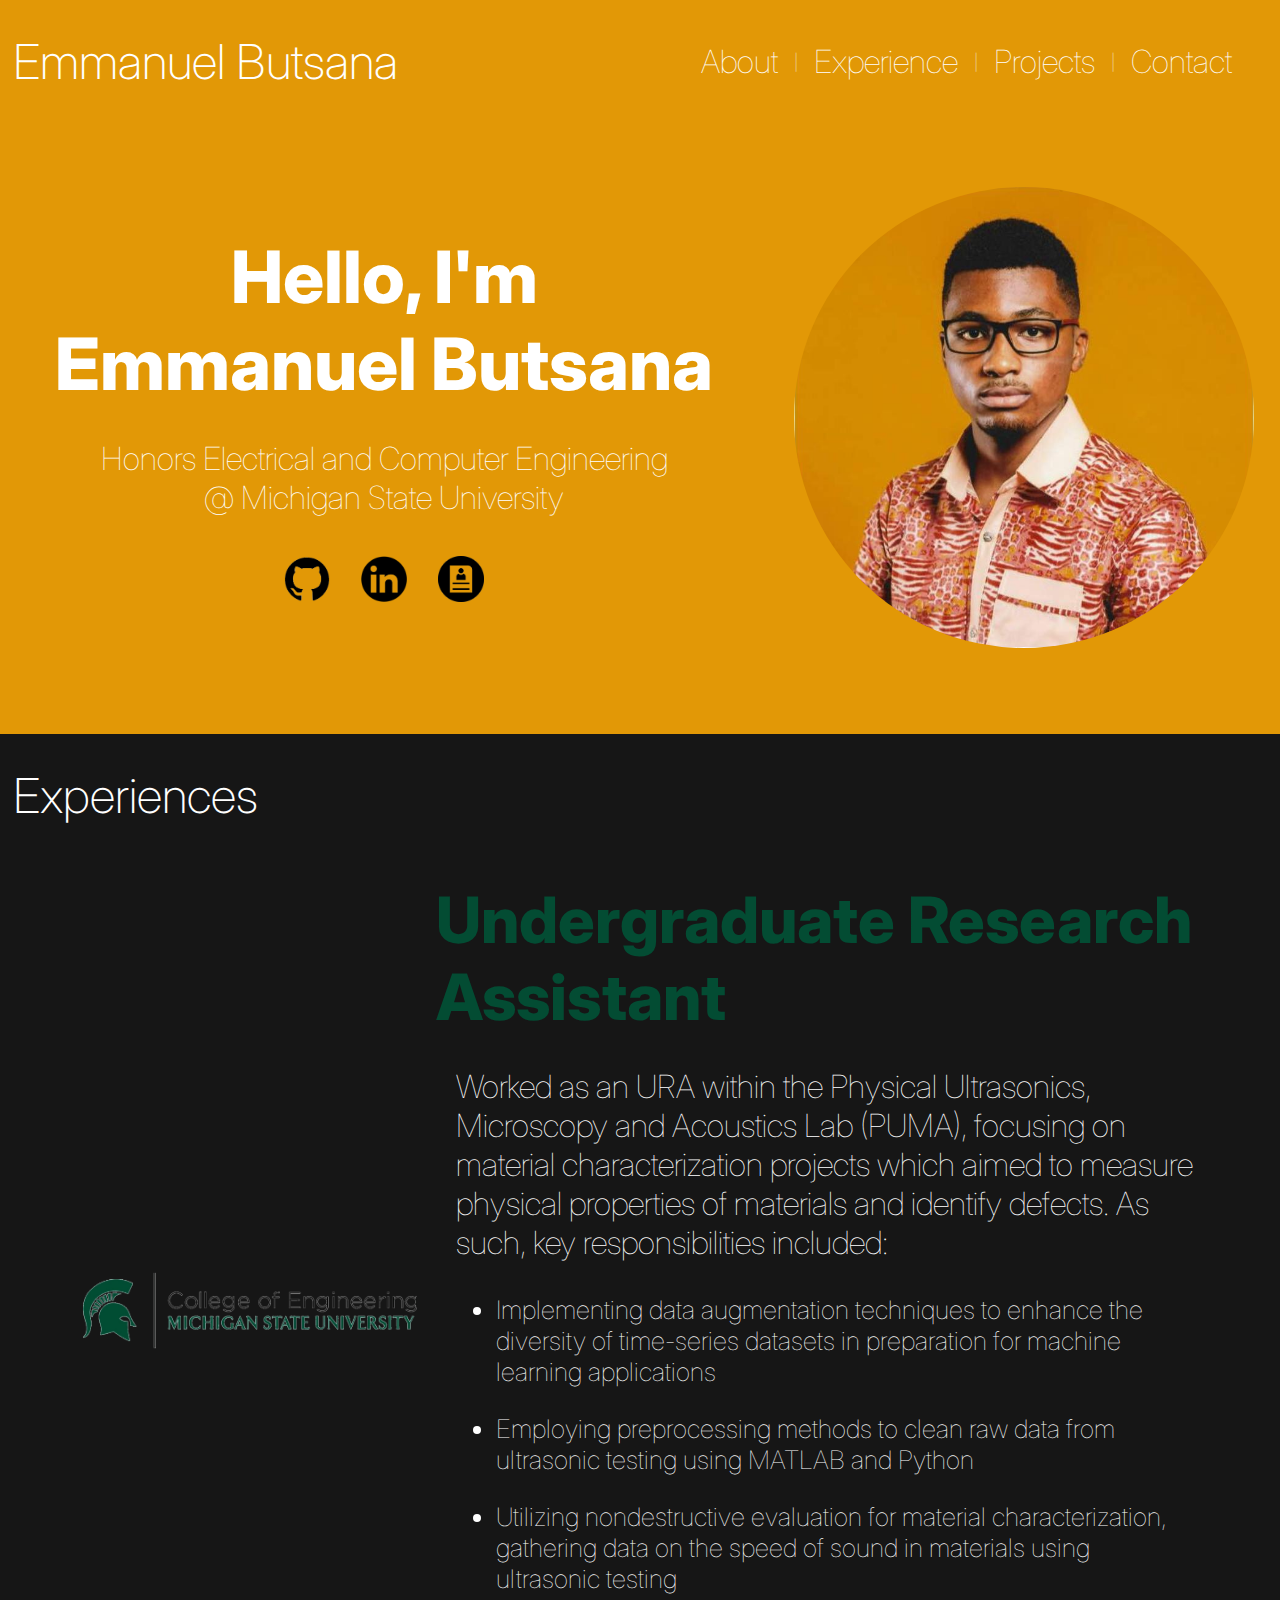
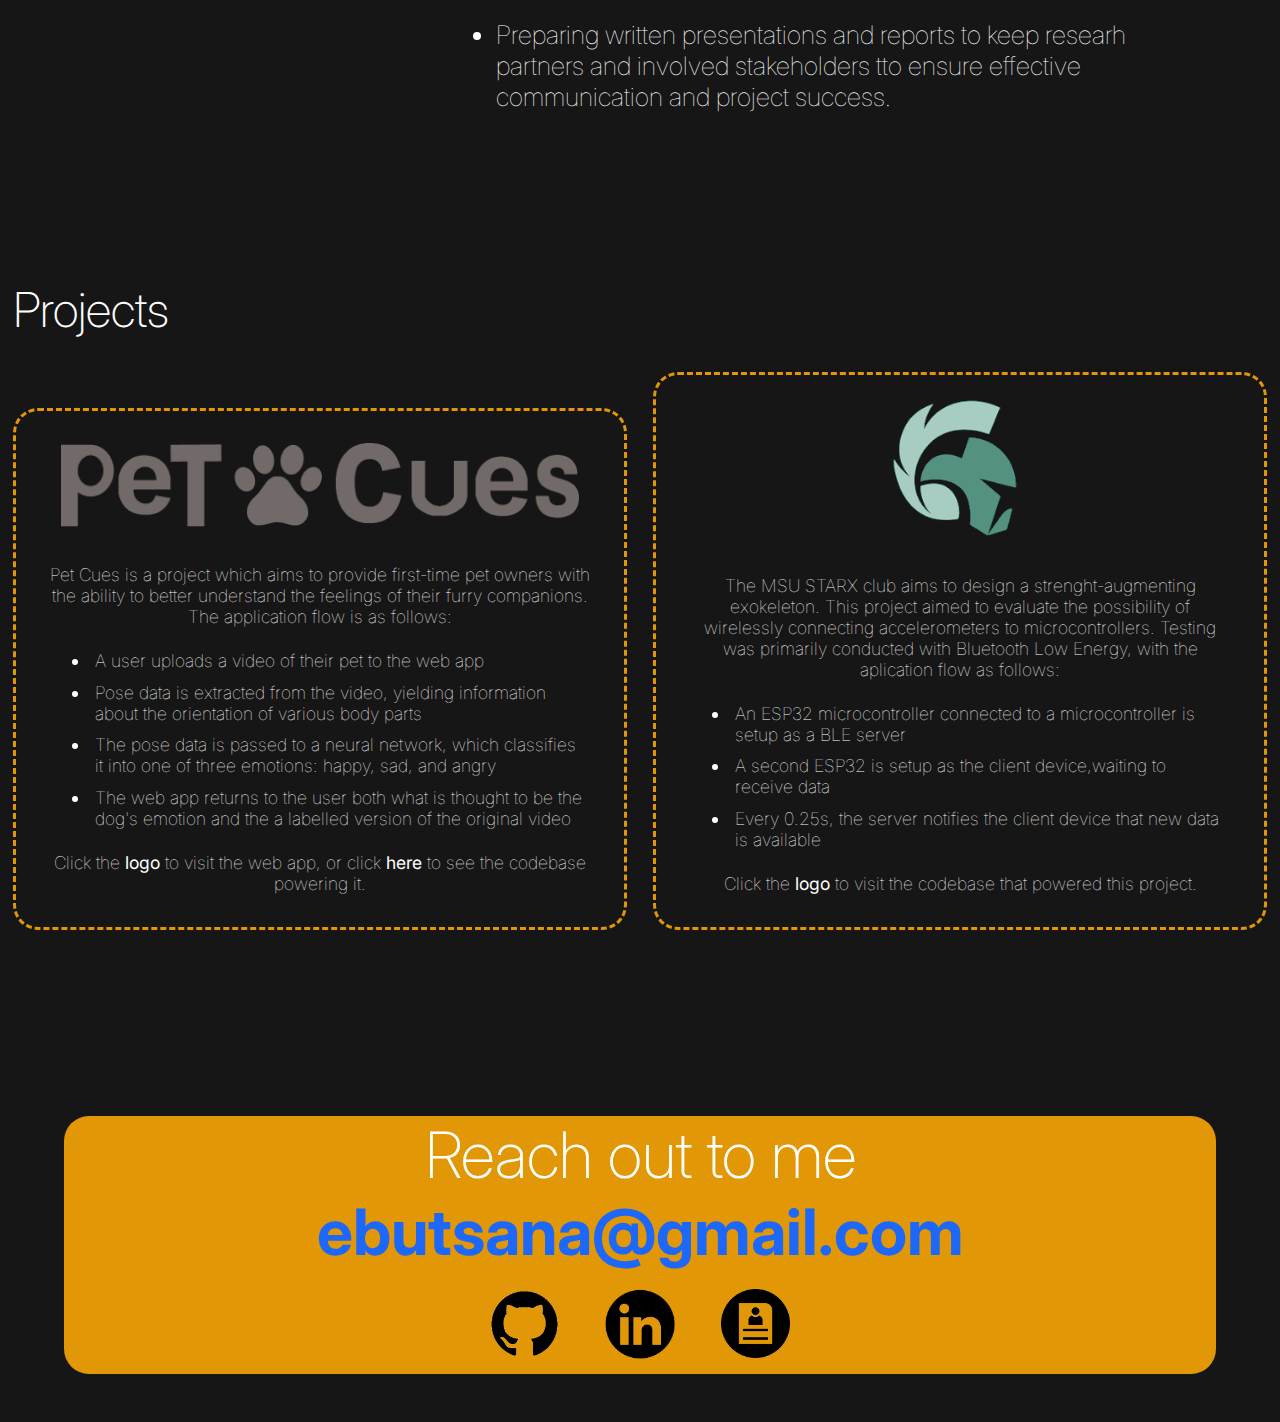
==== personalWebsite/index.html @ 6c3d78b4 "Pushed initial site" ====
<!DOCTYPE html>
<html>
<head>
  <meta charset="UTF-8">
  <meta name="viewport" content="width=device-width, initial-scale=1">
  <link href="./resources/css/index.css" type="text/css" rel="stylesheet">
  <title>Emmanuel Butsana</title>
</head>
<body>
     <div class='navbar'>
          <h1 class='title'>Emmanuel Butsana </h1>
	  <div class='menuOptions'>
             <a href='#About'>About</a>
             <p class='menuSpace'> | </p>
	     <a href='#Experience'>Experience</a>
             <p class='menuSpace'> | </p>
	     <a href='#Projects'>Projects</a>
             <p class='menuSpace'> | </p>
             <a href='#Contact'>Contact</a>  
          </div>
     </div>
    
    <!--First section ("About")-->
    <div class='firstSection' id='About'>
	<div class='leftSideSection1'>
            <p class='lsSection1T1'> Hello, I'm </p>
            <p class='lsSection1T1'> Emmanuel Butsana </p>
            <div class='Spacer1'></div>
	    <p class='lsSection1T2'> Honors Electrical and Computer Engineering </p>
            <p class='lsSection1T2'> @ Michigan State University </p>
            <div class='lsSection1LH'>
                <div class='githubLogo'>
		    <a href="https://github.com/Erzatskaiser">
                        <img src="./resources/images/github.png" alt="Github">
                    </a>
                </div>

		<div class='linkedinLogo'>
                    <a href="https://www.linkedin.com/in/emmanuel-ze-butsana/">
		        <img src="./resources/images/linkedin.png" alt="LinkedIn">
                    </a>
		</div>
                
                <div class='resumeLogo'>
		    <a href="https://drive.google.com/file/d/1dKS08VZEGATgCv5RkNKvtfAXQfrnpx1d/view?usp=sharing">
                        <img src="./resources/images/resume2.png" alt="Resume">
                    </a>
                </div>
            </div>
	</div>
	<div class='rightSideSection1'>
	    <div class='rsSection1I1'>
	        <img src="./resources/images/profile.jpg" alt="Image of Me">
	    </div>
        </div>
    </div>
    <div class="Spacer2">&nbsp;&nbsp;</div>

    <!--Second section ("Experience")-->
    <div class='secondSection' id='Experience'>
        <h1 class='title'>Experiences</h1>
        <div class='allEHolder'>
            <div class='experienceHolder'>
               <div class='MSUCoElogo'>
                   <img src="./resources/images/CoE.png" alt="CoE">
               </div>
               <div class='experienceText'>
	           <p class='experience1Title'>Undergraduate Research Assistant</p>
                   <div class='experience1Body'>
                   Worked as an URA within the Physical Ultrasonics, Microscopy and Acoustics Lab (PUMA), focusing on material characterization  projects
                   which aimed to measure physical properties of materials and identify defects. As such, key responsibilities included:
                   <ul class='experience1Dets'>
                       <li>Implementing data augmentation techniques to enhance the diversity of time-series datasets in preparation for machine learning applications</li>
                       <li>Employing preprocessing methods to clean raw data from ultrasonic testing using MATLAB and Python</li>
                       <li>Utilizing nondestructive evaluation for material characterization, gathering data on the speed of sound in materials using ultrasonic testing</li>
                       <li>Preparing written presentations and reports to keep researh partners and involved stakeholders tto ensure effective communication and project success.</li>
                   </ul> 
                   </div>
                </div>
            </div>
        </div>
    </div>
    

    <!--Third section("Projects")-->
    <div class="thirdSection" id="Projects">
        <h1 class='title'>Projects</h1>
        <div class='projectRow'>
            <!--Start here: Row for 4 projects -->
            <div class='projectHolder'>
                <div class='petqsLogo'>
                    <a href="https://pet-qs-mu.vercel.app/">
                        <img src="./resources/images/petqs.png" alt="PetQs">
                    </a>
                </div>
                <div class='petqsDescr'>
                Pet Cues is a project which aims to provide first-time pet owners with the ability to better understand the feelings of their furry
                companions. The application flow is as follows:
                <ul class='petqsDets'>
                    <li>A user uploads a video of their pet to the web app</li>
                    <li>Pose data is extracted from the video, yielding information about the orientation of various body parts</li>
                    <li>The pose data is passed to a neural network, which classifies it into one of three emotions: happy, sad, and angry</li>
                    <li>The web app returns to the user both what is thought to be the dog's emotion and the a labelled version of the original video</li>
                </ul>
                Click the <b>logo</b> to visit the web app, or click
                <b><a class="petqsLink" href="https://github.com/MSU-AI/pet-qs/tree/main">here</a></b>
                to see the codebase powering it.
                </div>
            </div>
            
            <div class='projectHolder'>
                <div class='starxLogo'>
                    <a href="https://github.com/babamaui/esp32-starx">
                        <img src="./resources/images/StarX.png" alt="StarX">
                    </a>
                </div>
                <div class='petqsDescr'>
                The MSU STARX club aims to design a strenght-augmenting exokeleton. This project aimed to evaluate the
                possibility of wirelessly connecting accelerometers to microcontrollers. Testing was primarily
                conducted with Bluetooth Low Energy, with the aplication flow as follows:
                <ul class='petqsDets'>
                    <li>An ESP32 microcontroller connected to a microcontroller is setup as a BLE server</li>
                    <li>A second ESP32 is setup as the client device,waiting to receive data</l>
                    <li>Every 0.25s, the server notifies the client device that new data is available</l>
                </ul>
                Click the <b>logo</b> to visit the codebase that powered this project.
                </div>
            </div>
        </div>
    </div>

    <!--Last section("Contact")-->
    <div class="fourthSection" id="Contact">
        <div class='emailReach'>
        Reach out to me
            <div class='emailAddress'>
                <a href="mailto:ebutsana@gmail.com">
                    ebutsana@gmail.com
                </a>
            </div>
            <div class='footerIcons'>
                    <div class='githubLogo'>
                        <a href="https://github.com/Erzatskaiser">
                            <img src="./resources/images/github.png" alt="Github">
                        </a>
                    </div>

                    <div class='linkedinLogo'>
                        <a href="https://www.linkedin.com/in/emmanuel-ze-butsana/">
                            <img src="./resources/images/linkedin.png" alt="LinkedIn">
                        </a>
                    </div>

                    <div class='resumeLogo'>
                        <a href="https://drive.google.com/file/d/1dKS08VZEGATgCv5RkNKvtfAXQfrnpx1d/view?usp=sharing">
                            <img src="./resources/images/resume2.png" alt="Resume">
                        </a>
                    </div>
            </div>
        </div>
    </div>
  </div>
</body>
</html>
---- personalWebsite/resources/css/index.css ----
@import url('https://fonts.googleapis.com/css2?family=Inter:wght@100..900&display=swap');

body {
    display: flex;
    flex-direction: column;
    aligh-items: center;
    width: 100vw;
    margin: 0;
    font-size: 100%;
    background-color: #e29806;
}

img {
    width: 100%;
    height: auto;
}

.menuOptions {
    display: flex;
    align-items: center;
    padding-right: 3em;
    float: right;
}

.menuSpace {
    font-family: "Inter", sans-serif;
    font-weight: 100;
    font-size: 100%;
    color: white;
    padding: 1em;
}

.menuOptions a {
    font-family: "Inter", sans-serif;
    font-weight: 100;
    font-size: 200%;
    text-decoration: none;
    color: white;
}

.menuOptions a:hover {
    font-family: "Inter", sans-serif;
    font-weight: 600;
    font-size: 200%; 
    text-decoration: none;
    color: #1d67f9;

}

.Spacer1 {
    padding: 1em;
}

.Spacer2 {
    margin-top: 5%;
    height: 50%;
}

.Spacer3 {
    margin-top: 5%;
    height: 50%;
    background-color: #161616;
}

.githubLogo {
    width: auto;
}

.MSUCoElogo {
    width: 30%;
    padding-left: 1.2em;
    padding-right: 1.2em;
}

.MSUCoElogo img {
    width: 100%;
    height: auto;
}

.githubLogo img {
    width: 60%;
    height: auto;
    margin: auto;
}

@keyframes shaking {
    from {
        transform: rotate(0turn);
    }

    to {
        transform: rotate(1turn);
    }
}

.githubLogo img:hover {
    width: 60%;
    height: auto;
    margin: auto;
    animation: shaking 120ms 1 linear;
}

.linkedinLogo {
    width: auto;
}

.linkedinLogo img {
    width: 60%;
    height: auto;
    margin: auto;
}

.linkedinLogo img:hover{
    width: 60%;
    height: auto;
    margin: auto;
    animation: shaking 120ms 1 linear;
}

.resumeLogo {
    width: auto;
}

.resumeLogo img {
    width: 60%;
    height: auto;
    margin: auto;
}

.resumeLogo img:hover{
    width: 60%;
    height: auto;
    margin: auto;
    animation: shaking 120ms 1 linear;
}

.rsSection1I1 img {
    width: 90%;
    max-width: 90%;
    border-radius: 50%;
}

.rsSection1I1 img:hover{
    box-shadow: 0 0 5px 10px #f0a105;
}

.navbar {
    display: flex;
    justify-content: space-between;
    align-items: center;
    width: 100%;
    margin-bottom: 5%;
    background-color: #e29806;
}

.firstSection{
    display: flex;
    flex-direction: row; /*For mobile, change this to column and mess with spacing */
    background-color: #e29806;
    margin: auto;
    width: 100%;
}

.secondSection{
    display: flex;
    flex-direction: column;
    background-color: #161616;
    margin: auto;
    padding-bottom: 5em;
    width: 100%;
}

.thirdSection{
    display: flex;
    flex-direction: column;
    background-color: #161616;
    padding-bottom: 3em;
}

.fourthSection{
    display:flex;
    align-items:center;
    flex-direction: column;
    background-color: #161616;
    padding-top: 6em;
    padding-bottom:3em;
    text-align: center;
}

.allEHolder {
    display: flex;
    flex-direction: column;
    align-items: center;
}

.experienceHolder{
    display: flex;
    border-radius: 25px;
    flex-direction: row;
    align-items: center;
    color: white;
    width: 90%;
    padding: 1.5em;
}

.experienceHolder:hover{
     color: #0a0a0a;
     border-style: solid;
     box-shadow: 0 0 5px 10px #0a0a0a;
}

.experience1Title{
    font-family: "Inter", sans-serif;
    padding-bottom: 0.5em;
    font-weight: 800;
    font-size: 400%;
    color: #034c33;
    margin: auto;
}

.experience1Body{
    font-family: "Inter", sans-serif;
    font-weight: 100;
    font-size: 200%;
    color: white;
    width: 95%;
    margin: auto;
}

.experienceText{
    display: flex;
    width:70%;
    flex-direction: column;
    align-items: end;
}

.experience1Dets li{
    margin-bottom: 1em;
    font-size: 80%;
}

.projectRow{
    display: flex;
    flex-direction: row;
    align-items: center;
    margin: auto;
}

.projectHolder{
    display: flex;
    flex-direction: column;
    font-family: "Inter", sans-serif;
    color: #e29806;
    align-items: center;
    text-align: center;
    max-width: 45%;
    padding: 1em;
    margin: auto;
    border-radius: 25px;
    margin-bottom: 1em;
    border-style: dashed;
}

.petqsLink{
    color: white;
    text-decoration: none;
}

.petqsDets li{
    padding: 0.3em;
}

.petqsDets{
    display: flex;
    flex-direction: column;
    text-align: start;
}

.petqsDescr{
    font: "Inter", sans-serif;
    font-weight: 100;
    font-size: 110%;
    color: white;
    margin-top: 1em;
    margin-bottom: 1em;
    margin-left: 1em;
    margin-right: 1em;
}

.projectHolder:hover{
    color: #1d67f9;
    box-shadow: 0 0 5px 10px #1d67f9;
}

.petqsLogo{
    padding: 1em;
    width: 90%;
    height: auto;
    margin: auto;
}

.starxLogo{
    width: 30%;
    height: auto;
}

.lsSection1LH{
    display: flex;
    flex-direction: row;
    margin-top: 5%;
    width: 30%;
    justify-content: center;
    align-items: center;
    padding: 0%;
}

.footerIcons{    
    display: flex;
    flex-direction: row;
    margin-top: 0.3em;
    width: 30%;
    justify-content: center;
    align-items: center;
    padding: 0%;
}

.leftSideSection1{
    display: flex;
    flex-direction: column;
    font-family: "Inter", sans-serif;
    color: white;
    width: 60%;
    align-items: center;
    text-align: center;
    margin: auto;
}

.lsSection1T1{
   font-size: 4.5em;
   font-weight: 800;
   margin: auto;
}

.lsSection1T2{
    font-size: 2em;
    font-weight: 100;
    margin: auto;
}

.rightSideSection1{
    width: 40%;
    margin: auto;
    text-align: center;    
}

.emailReach{
    display: flex;
    flex-direction:  column;
    font-family: "Inter", sans-serif;
    font-weight: 200;
    font-size: 400%;
    color: white;
    background-color: #e29806;
    border-radius: 25px;
    margin-top: 0.4em;
    width: 90%;
    align-items: center;
    justify-content: center;
}

.emailAddress{
    color: #1d67f9;
    font-weight: 700;
}

.emailAddress a{
    color: #1d67f9;
    text-decoration: none;
}

.title {
    font-family: "Inter", sans-serif;
    font-weight: 200;
    font-size: 3em;
    color:white;
    margin-left: 1%;
}
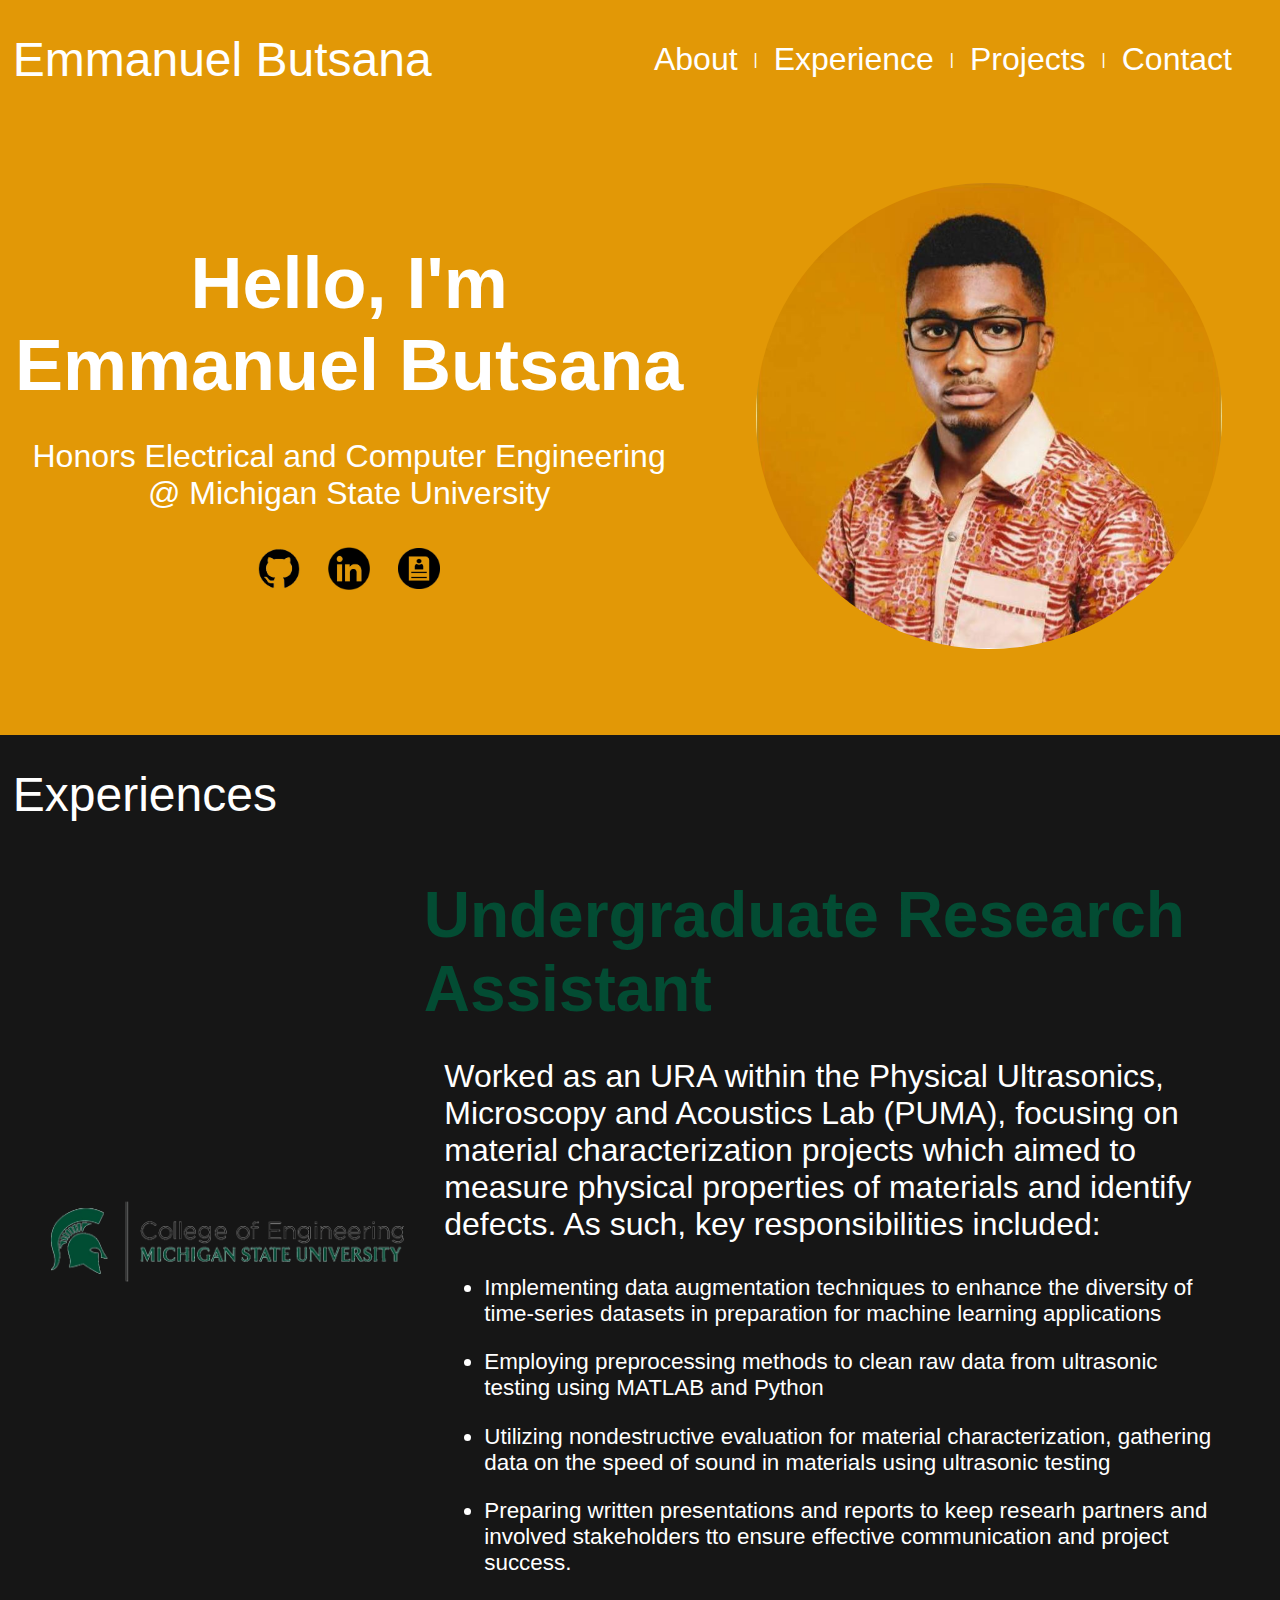
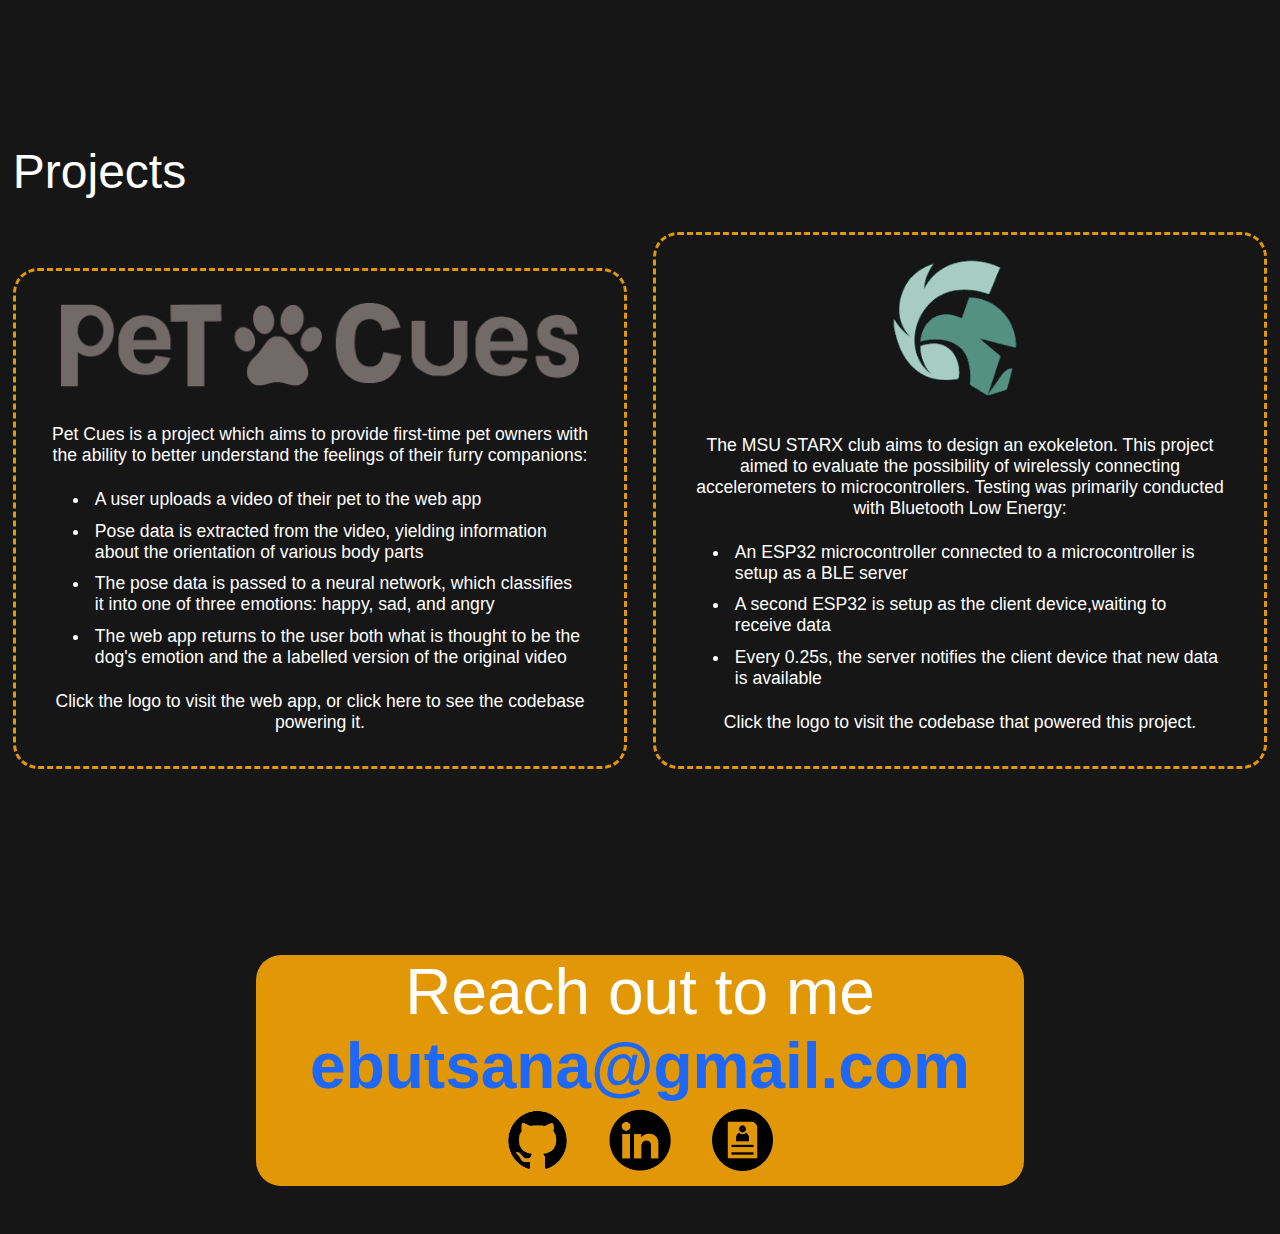
==== commit 1f5162ef: "Fixed UI for mobile" ====
--- a/personalWebsite/index.html
+++ b/personalWebsite/index.html
@@ -4,6 +4,7 @@
   <meta charset="UTF-8">
   <meta name="viewport" content="width=device-width, initial-scale=1">
   <link href="./resources/css/index.css" type="text/css" rel="stylesheet">
+  <link rel="icon" type="image/x-icon" href="./resources/images/favicon.png">
   <title>Emmanuel Butsana</title>
 </head>
 <body>
@@ -27,6 +28,7 @@
             <p class='lsSection1T1'> Emmanuel Butsana </p>
             <div class='Spacer1'></div>
 	    <p class='lsSection1T2'> Honors Electrical and Computer Engineering </p>
+
             <p class='lsSection1T2'> @ Michigan State University </p>
             <div class='lsSection1LH'>
                 <div class='githubLogo'>
@@ -95,7 +97,7 @@
                 </div>
                 <div class='petqsDescr'>
                 Pet Cues is a project which aims to provide first-time pet owners with the ability to better understand the feelings of their furry
-                companions. The application flow is as follows:
+                companions:
                 <ul class='petqsDets'>
                     <li>A user uploads a video of their pet to the web app</li>
                     <li>Pose data is extracted from the video, yielding information about the orientation of various body parts</li>
@@ -115,9 +117,9 @@
                     </a>
                 </div>
                 <div class='petqsDescr'>
-                The MSU STARX club aims to design a strenght-augmenting exokeleton. This project aimed to evaluate the
+                The MSU STARX club aims to design an exokeleton. This project aimed to evaluate the
                 possibility of wirelessly connecting accelerometers to microcontrollers. Testing was primarily
-                conducted with Bluetooth Low Energy, with the aplication flow as follows:
+                conducted with Bluetooth Low Energy:
                 <ul class='petqsDets'>
                     <li>An ESP32 microcontroller connected to a microcontroller is setup as a BLE server</li>
                     <li>A second ESP32 is setup as the client device,waiting to receive data</l>
--- a/personalWebsite/resources/css/index.css
+++ b/personalWebsite/resources/css/index.css
@@ -1,387 +1,784 @@
-@import url('https://fonts.googleapis.com/css2?family=Inter:wght@100..900&display=swap');
-
-body {
-    display: flex;
-    flex-direction: column;
-    aligh-items: center;
-    width: 100vw;
-    margin: 0;
-    font-size: 100%;
-    background-color: #e29806;
+/*Mobile view*/
+@media screen and (max-width: 900px){
+    @import url('https://fonts.googleapis.com/css2?family=Inter:wght@100..900&display=swap');
+
+    body {
+        display: flex;
+        flex-direction: column;
+        aligh-items: center;
+        width: 100vw;
+        margin: 0;
+        font-size: 100%;
+        background-color: #e29806;
+    }
+
+    img {
+        width: 100%;
+        height: auto;
+    }
+
+    .menuOptions {
+        display: none;
+    }
+
+    .menuSpace {
+        font-family: "Inter", sans-serif;
+        font-weight: 100;
+        font-size: 100%;
+        color: white;
+        padding: 1em;
+    }
+
+    .menuOptions a {
+        font-family: "Inter", sans-serif;
+        font-weight: 100;
+        font-size: 200%;
+        text-decoration: none;
+        color: white;
+    }
+
+    .menuOptions a:hover {
+        font-family: "Inter", sans-serif;
+        font-weight: 600;
+        font-size: 200%;
+        text-decoration: none;
+        color: #1d67f9;
+
+    }
+
+    .Spacer1 {
+        padding: 1em;
+    }
+
+    .Spacer2 {
+        margin-top: 2%;
+        height: 10%;
+    }
+
+    .Spacer3 {
+        margin-top: 5%;
+        height: 50%;
+        background-color: #161616;
+    }
+
+    .githubLogo {
+        width: auto;
+    }
+
+    .MSUCoElogo {
+        width: 70%;
+        padding-left: 1.2em;
+        padding-right: 1.2em;
+    }
+
+    .MSUCoElogo img {
+        width: 100%;
+        height: auto;
+    }
+
+    .githubLogo img {
+        width: 60%;
+        height: auto;
+        margin: auto;
+    }
+
+    @keyframes shaking {
+        from {
+            transform: rotate(0turn);
+        }
+
+        to {
+            transform: rotate(1turn);
+        }
+    }
+
+    .githubLogo img:hover {
+        width: 60%;
+        height: auto;
+        margin: auto;
+        animation: shaking 120ms 1 linear;
+    }
+
+    .linkedinLogo {
+        width: auto;
+    }
+
+    .linkedinLogo img {
+        width: 60%;
+        height: auto;
+        margin: auto;
+    }
+
+    .linkedinLogo img:hover{
+        width: 60%;
+        height: auto;
+        margin: auto;
+        animation: shaking 120ms 1 linear;
+    }
+
+    .resumeLogo {
+        width: auto;
+    }
+
+    .resumeLogo img {
+        width: 60%;
+        height: auto;
+        margin: auto;
+    }
+
+    .resumeLogo img:hover{
+        width: 60%;
+        height: auto;
+        margin: auto;
+        animation: shaking 120ms 1 linear;
+    }
+
+    .rsSection1I1 img {
+        width: 120%;
+        max-width: 120%;
+        border-radius: 50%;
+    }
+
+    .rsSection1I1 img:hover{
+        box-shadow: 0 0 5px 10px #f0a105;
+    }
+
+    .navbar {
+        display: flex;
+        justify-content: space-between;
+        align-items: center;
+        width: 100%;
+        margin-bottom: 5%;
+        background-color: #e29806;
+    }
+
+    .firstSection{
+        display: flex;
+        flex-direction: column;
+        background-color: #e29806;
+        margin: auto;
+        width: 100%;
+    }
+
+    .secondSection{
+        display: flex;
+        flex-direction: column;
+        background-color: #161616;
+        margin: auto;
+        padding-bottom: 3em;
+        width: 100%;
+    }
+
+    .thirdSection{
+        display: flex;
+        flex-direction: column;
+        background-color: #161616;
+        padding-bottom: 3em;
+    }
+
+    .fourthSection{
+        display:flex;
+        align-items:center;
+        flex-direction: column;
+        background-color: #e29806;
+        padding-top: 2em;
+        padding-bottom:1em;
+        text-align: center;
+    }
+
+    .allEHolder {
+        display: flex;
+        flex-direction: column;
+        align-items: center;
+    }
+
+    .experienceHolder{
+        display: flex;
+        border-radius: 25px;
+        flex-direction: column;
+        align-items: center;
+        color: white;
+        width: 75%;
+        padding: 1.5em;
+    }
+
+    .experienceHolder:hover{
+        color: #0a0a0a;
+        border-style: solid;
+        box-shadow: 0 0 5px 10px #0a0a0a;
+    }
+
+    .experience1Title{
+        font-family: "Inter", sans-serif;
+        padding-bottom: 0.5em;
+        font-weight: 800;
+        font-size: 160%;
+        color: #034c33;
+        margin: auto;
+    }
+
+    .experience1Body{
+        font-family: "Inter", sans-serif;
+        font-weight: 100;
+        font-size: 130%;
+        color: white;
+        width: 95%;
+        margin: auto;
+    }
+
+    .experienceText{
+        display: flex;
+        width:90%;
+        flex-direction: column;
+        align-items: end;
+    }
+
+    .experience1Dets li{
+        margin-bottom: 1em;
+        font-size: 70%;
+    }
+
+    .projectRow{
+        display: flex;
+        align-items: center;
+        width: 95%;
+        margin: auto;
+    }
+
+    .projectHolder{
+        display: flex;
+        flex-direction: column;
+        font-family: "Inter", sans-serif;
+        color: #e29806;
+        align-items: center;
+        text-align: center;
+        width: 35%;
+        padding: 1em;
+        margin: auto;
+        border-radius: 25px;
+        margin-bottom: 1em;
+        border-style: dashed;
+    }
+
+    .petqsLink{
+        color: white;
+        text-decoration: none;
+    }
+
+    .petqsDets li{
+        padding: 0.3em;
+    }
+
+    .petqsDets{
+        display: none;
+        flex-direction: column;
+        text-align: start;
+    }
+
+    .petqsDescr{
+        font: "Inter", sans-serif;
+        font-weight: 100;
+        font-size: 90%;
+        color: white;
+        margin-top: 1em;
+        margin-bottom: 1em;
+        margin-left: 1em;
+        margin-right: 1em;
+    }
+
+    .projectHolder:hover{
+        color: #1d67f9;
+        box-shadow: 0 0 5px 10px #1d67f9;
+    }
+
+    .petqsLogo{
+        padding: 1em;
+        width: 90%;
+        height: auto;
+        margin: auto;
+    }
+
+    .starxLogo{
+        width: 30%;
+        height: auto;
+    }
+
+    .lsSection1LH{
+        display: flex;
+        flex-direction: row;
+        margin-top: 5%;
+        width: 90%;
+        margin-bottom: 1.5em;
+        justify-content: center;
+        align-items: center;
+        padding: 0%;
+    }
+
+    .footerIcons{
+        display: flex;
+        flex-direction: row;
+        margin-top: 0.1em;
+        width: 50%;
+        justify-content: center;
+        align-items: center;
+        padding: 0%;
+    }
+
+    .leftSideSection1{
+        display: flex;
+        flex-direction: column;
+        font-family: "Inter", sans-serif;
+        color: white;
+        width: 90%;
+        align-items: center;
+        text-align: center;
+        margin: auto;
+    }
+
+    .lsSection1T1{
+        font-size: 3em;
+        font-weight: 800;
+        margin: auto;
+        text-align: center;
+    }
+
+    .lsSection1T2{
+        font-size: 2em;
+        font-weight: 100;
+        margin: auto;
+        margin-top: -0.5em;
+        margin-bottom: 0.5em;
+    }
+
+    .rightSideSection1{
+        width: 40%;
+        margin: auto;
+        text-align: center;
+    }
+
+    .emailReach{
+        display: flex;
+        flex-direction:  column;
+        font-family: "Inter", sans-serif;
+        font-weight: 200;
+        font-size: 250%;
+        color: white;
+        background-color: #e29806;
+        border-radius: 25px;
+        margin-top: 0.4em;
+        width: 90%;
+        align-items: center;
+        justify-content: center;
+    }
+
+    .emailAddress{
+        color: #1d67f9;
+        font-size: 70%;
+        font-weight: 700;
+    }
+
+    .emailAddress a{
+        color: #1d67f9;
+        text-decoration: none;
+    }
+
+    .title {
+        font-family: "Inter", sans-serif;
+        font-weight: 200;
+        font-size: 2em;
+        color:white;
+        margin-left: 2%;
+    }
+
 }
 
-img {
-    width: 100%;
-    height: auto;
+/*Desktop view*/
+@media screen and (min-width: 900px){
+    @import url('https://fonts.googleapis.com/css2?family=Inter:wght@100..900&display=swap');
+
+    body {
+        display: flex;
+        flex-direction: column;
+        aligh-items: center;
+        width: 100vw;
+        margin: 0;
+        font-size: 100%;
+        background-color: #e29806;
+    }
+
+    img {
+        width: 100%;
+        height: auto;
+    }
+
+    .menuOptions {
+        display: flex;
+        align-items: center;
+        padding-right: 3em;
+        float: right;
+    }
+
+    .menuSpace {
+        font-family: "Inter", sans-serif;
+        font-weight: 100;
+        font-size: 100%;
+        color: white;
+        padding: 1em;
+    }
+
+    .menuOptions a {
+        font-family: "Inter", sans-serif;
+        font-weight: 100;
+        font-size: 200%;
+        text-decoration: none;
+        color: white;
+    }
+
+    .menuOptions a:hover {
+        font-family: "Inter", sans-serif;
+        font-weight: 600;
+        font-size: 200%; 
+        text-decoration: none;
+        color: #1d67f9;
+
+    }
+
+    .Spacer1 {
+        padding: 1em;
+    }
+
+    .Spacer2 {
+        margin-top: 5%;
+        height: 50%;
+    }
+
+    .Spacer3 {
+        margin-top: 5%;
+        height: 50%;
+        background-color: #161616;
+    }
+
+    .githubLogo {
+        width: auto;
+    }
+
+    .MSUCoElogo {
+        width: 30%;
+        padding-left: 1.2em;
+        padding-right: 1.2em;
+    }
+
+    .MSUCoElogo img {
+        width: 100%;
+        height: auto;
+    }
+
+    .githubLogo img {
+        width: 60%;
+        height: auto;
+        margin: auto;
+    }
+
+    @keyframes shaking {
+        from {
+            transform: rotate(0turn);
+        }
+
+        to {
+            transform: rotate(1turn);
+        }
+    }
+
+    .githubLogo img:hover {
+        width: 60%;
+        height: auto;
+        margin: auto;
+        animation: shaking 120ms 1 linear;
+    }
+
+    .linkedinLogo {
+        width: auto;
+    }
+
+    .linkedinLogo img {
+        width: 60%;
+        height: auto;
+        margin: auto;
+    }
+
+    .linkedinLogo img:hover{
+        width: 60%;
+        height: auto;
+        margin: auto;
+        animation: shaking 120ms 1 linear;
+    }
+
+    .resumeLogo {
+        width: auto;
+    }
+
+    .resumeLogo img {
+        width: 60%;
+        height: auto;
+        margin: auto;
+    }
+
+    .resumeLogo img:hover{
+        width: 60%;
+        height: auto;
+        margin: auto;
+        animation: shaking 120ms 1 linear;
+    }
+
+    .rsSection1I1 img {
+        width: 80%;
+        max-width: 100%;
+        border-radius: 50%;
+    }
+
+    .rsSection1I1 img:hover{
+        box-shadow: 0 0 5px 10px #f0a105;
+    }
+
+    .navbar {
+        display: flex;
+        justify-content: space-between;
+        align-items: center;
+        width: 100%;
+        margin-bottom: 5%;
+        background-color: #e29806;
+    }
+
+    .firstSection{
+        display: flex;
+        flex-direction: row;
+        background-color: #e29806;
+        margin: auto;
+        width: 100%;
+    }
+
+    .secondSection{
+        display: flex;
+        flex-direction: column;
+        background-color: #161616;
+        margin: auto;
+        padding-bottom: 5em;
+        width: 100%;
+    }
+
+    .thirdSection{
+        display: flex;
+        flex-direction: column;
+        background-color: #161616;
+        padding-bottom: 3em;
+    }
+
+    .fourthSection{
+        display:flex;
+        align-items:center;
+        flex-direction: column;
+        background-color: #161616;
+        padding-top: 6em;
+        padding-bottom:3em;
+        text-align: center;
+    }
+
+    .allEHolder {
+        display: flex;
+        flex-direction: column;
+        align-items: center;
+    }
+
+    .experienceHolder{
+        display: flex;
+        border-radius: 25px;
+        flex-direction: row;
+        align-items: center;
+        color: white;
+        width: 95%;
+        padding: 1.5em;
+    }
+
+    .experienceHolder:hover{
+        color: #0a0a0a;
+        border-style: solid;
+        box-shadow: 0 0 5px 10px #0a0a0a;
+    }
+
+    .experience1Title{
+        font-family: "Inter", sans-serif;
+        padding-bottom: 0.5em;
+        font-weight: 800;
+        font-size: 400%;
+        color: #034c33;
+        margin: auto;
+    }
+
+    .experience1Body{
+        font-family: "Inter", sans-serif;
+        font-weight: 100;
+        font-size: 200%;
+        color: white;
+        width: 95%;
+        margin: auto;
+    }
+
+    .experienceText{
+        display: flex;
+        width:70%;
+        flex-direction: column;
+        align-items: end;
+    }
+
+    .experience1Dets li{
+        margin-bottom: 1em;
+        font-size: 70%;
+    }
+
+    .projectRow{
+        display: flex;
+        flex-direction: row;
+        align-items: center;
+        margin: auto;
+    }
+
+    .projectHolder{
+        display: flex;
+        flex-direction: column;
+        font-family: "Inter", sans-serif;
+        color: #e29806;
+        align-items: center;
+        text-align: center;
+        max-width: 45%;
+        padding: 1em;
+        margin: auto;
+        border-radius: 25px;
+        margin-bottom: 1em;
+        border-style: dashed;
+    }
+
+    .petqsLink{
+        color: white;
+        text-decoration: none;
+    }
+
+    .petqsDets li{
+        padding: 0.3em;
+    }
+
+    .petqsDets{
+        display: flex;
+        flex-direction: column;
+        text-align: start;
+    }
+
+    .petqsDescr{
+        font: "Inter", sans-serif;
+        font-weight: 100;
+        font-size: 110%;
+        color: white;
+        margin-top: 1em;
+        margin-bottom: 1em;
+        margin-left: 1em;
+        margin-right: 1em;
+    }
+
+    .projectHolder:hover{
+        color: #1d67f9;
+        box-shadow: 0 0 5px 10px #1d67f9;
+    }
+
+    .petqsLogo{
+        padding: 1em;
+        width: 90%;
+        height: auto;
+        margin: auto;
+    }
+
+    .starxLogo{
+        width: 30%;
+        height: auto;
+    }
+
+    .lsSection1LH{
+        display: flex;
+        flex-direction: row;
+        margin-top: 5%;
+        width: 30%;
+        justify-content: center;
+        align-items: center;
+        padding: 0%;
+    }
+
+    .footerIcons{    
+        display: flex;
+        flex-direction: row;
+        margin-top: 0.1em;
+        width: 40%;
+        justify-content: center;
+        align-items: center;
+        padding: 0%;
+    }
+
+    .leftSideSection1{
+        display: flex;
+        flex-direction: column;
+        font-family: "Inter", sans-serif;
+        color: white;
+        width: 60%;
+        align-items: center;
+        text-align: center;
+        margin: auto;
+    }
+
+    .lsSection1T1{
+        font-size: 4.5em;
+        font-weight: 800;
+        margin: auto;
+    }
+
+    .lsSection1T2{
+        font-size: 2em;
+        font-weight: 100;
+        margin: auto;
+    }
+
+    .rightSideSection1{
+        width: 50%;
+        margin: auto;
+        text-align: center;    
+    }
+
+    .emailReach{
+        display: flex;
+        flex-direction:  column;
+        font-family: "Inter", sans-serif;
+        font-weight: 200;
+        font-size: 400%;
+        color: white;
+        background-color: #e29806;
+        border-radius: 25px;
+        margin-top: 0.4em;
+        width: 60%;
+        align-items: center;
+        justify-content: center;
+    }
+
+    .emailAddress{
+        color: #1d67f9;
+        font-weight: 700;
+    }
+
+    .emailAddress a{
+        color: #1d67f9;
+        text-decoration: none;
+    }
+
+    .title {
+        font-family: "Inter", sans-serif;
+        font-weight: 200;
+        font-size: 3em;
+        color:white;
+        margin-left: 1%;
+    }
 }
-
-.menuOptions {
-    display: flex;
-    align-items: center;
-    padding-right: 3em;
-    float: right;
-}
-
-.menuSpace {
-    font-family: "Inter", sans-serif;
-    font-weight: 100;
-    font-size: 100%;
-    color: white;
-    padding: 1em;
-}
-
-.menuOptions a {
-    font-family: "Inter", sans-serif;
-    font-weight: 100;
-    font-size: 200%;
-    text-decoration: none;
-    color: white;
-}
-
-.menuOptions a:hover {
-    font-family: "Inter", sans-serif;
-    font-weight: 600;
-    font-size: 200%; 
-    text-decoration: none;
-    color: #1d67f9;
-
-}
-
-.Spacer1 {
-    padding: 1em;
-}
-
-.Spacer2 {
-    margin-top: 5%;
-    height: 50%;
-}
-
-.Spacer3 {
-    margin-top: 5%;
-    height: 50%;
-    background-color: #161616;
-}
-
-.githubLogo {
-    width: auto;
-}
-
-.MSUCoElogo {
-    width: 30%;
-    padding-left: 1.2em;
-    padding-right: 1.2em;
-}
-
-.MSUCoElogo img {
-    width: 100%;
-    height: auto;
-}
-
-.githubLogo img {
-    width: 60%;
-    height: auto;
-    margin: auto;
-}
-
-@keyframes shaking {
-    from {
-        transform: rotate(0turn);
-    }
-
-    to {
-        transform: rotate(1turn);
-    }
-}
-
-.githubLogo img:hover {
-    width: 60%;
-    height: auto;
-    margin: auto;
-    animation: shaking 120ms 1 linear;
-}
-
-.linkedinLogo {
-    width: auto;
-}
-
-.linkedinLogo img {
-    width: 60%;
-    height: auto;
-    margin: auto;
-}
-
-.linkedinLogo img:hover{
-    width: 60%;
-    height: auto;
-    margin: auto;
-    animation: shaking 120ms 1 linear;
-}
-
-.resumeLogo {
-    width: auto;
-}
-
-.resumeLogo img {
-    width: 60%;
-    height: auto;
-    margin: auto;
-}
-
-.resumeLogo img:hover{
-    width: 60%;
-    height: auto;
-    margin: auto;
-    animation: shaking 120ms 1 linear;
-}
-
-.rsSection1I1 img {
-    width: 90%;
-    max-width: 90%;
-    border-radius: 50%;
-}
-
-.rsSection1I1 img:hover{
-    box-shadow: 0 0 5px 10px #f0a105;
-}
-
-.navbar {
-    display: flex;
-    justify-content: space-between;
-    align-items: center;
-    width: 100%;
-    margin-bottom: 5%;
-    background-color: #e29806;
-}
-
-.firstSection{
-    display: flex;
-    flex-direction: row; /*For mobile, change this to column and mess with spacing */
-    background-color: #e29806;
-    margin: auto;
-    width: 100%;
-}
-
-.secondSection{
-    display: flex;
-    flex-direction: column;
-    background-color: #161616;
-    margin: auto;
-    padding-bottom: 5em;
-    width: 100%;
-}
-
-.thirdSection{
-    display: flex;
-    flex-direction: column;
-    background-color: #161616;
-    padding-bottom: 3em;
-}
-
-.fourthSection{
-    display:flex;
-    align-items:center;
-    flex-direction: column;
-    background-color: #161616;
-    padding-top: 6em;
-    padding-bottom:3em;
-    text-align: center;
-}
-
-.allEHolder {
-    display: flex;
-    flex-direction: column;
-    align-items: center;
-}
-
-.experienceHolder{
-    display: flex;
-    border-radius: 25px;
-    flex-direction: row;
-    align-items: center;
-    color: white;
-    width: 90%;
-    padding: 1.5em;
-}
-
-.experienceHolder:hover{
-     color: #0a0a0a;
-     border-style: solid;
-     box-shadow: 0 0 5px 10px #0a0a0a;
-}
-
-.experience1Title{
-    font-family: "Inter", sans-serif;
-    padding-bottom: 0.5em;
-    font-weight: 800;
-    font-size: 400%;
-    color: #034c33;
-    margin: auto;
-}
-
-.experience1Body{
-    font-family: "Inter", sans-serif;
-    font-weight: 100;
-    font-size: 200%;
-    color: white;
-    width: 95%;
-    margin: auto;
-}
-
-.experienceText{
-    display: flex;
-    width:70%;
-    flex-direction: column;
-    align-items: end;
-}
-
-.experience1Dets li{
-    margin-bottom: 1em;
-    font-size: 80%;
-}
-
-.projectRow{
-    display: flex;
-    flex-direction: row;
-    align-items: center;
-    margin: auto;
-}
-
-.projectHolder{
-    display: flex;
-    flex-direction: column;
-    font-family: "Inter", sans-serif;
-    color: #e29806;
-    align-items: center;
-    text-align: center;
-    max-width: 45%;
-    padding: 1em;
-    margin: auto;
-    border-radius: 25px;
-    margin-bottom: 1em;
-    border-style: dashed;
-}
-
-.petqsLink{
-    color: white;
-    text-decoration: none;
-}
-
-.petqsDets li{
-    padding: 0.3em;
-}
-
-.petqsDets{
-    display: flex;
-    flex-direction: column;
-    text-align: start;
-}
-
-.petqsDescr{
-    font: "Inter", sans-serif;
-    font-weight: 100;
-    font-size: 110%;
-    color: white;
-    margin-top: 1em;
-    margin-bottom: 1em;
-    margin-left: 1em;
-    margin-right: 1em;
-}
-
-.projectHolder:hover{
-    color: #1d67f9;
-    box-shadow: 0 0 5px 10px #1d67f9;
-}
-
-.petqsLogo{
-    padding: 1em;
-    width: 90%;
-    height: auto;
-    margin: auto;
-}
-
-.starxLogo{
-    width: 30%;
-    height: auto;
-}
-
-.lsSection1LH{
-    display: flex;
-    flex-direction: row;
-    margin-top: 5%;
-    width: 30%;
-    justify-content: center;
-    align-items: center;
-    padding: 0%;
-}
-
-.footerIcons{    
-    display: flex;
-    flex-direction: row;
-    margin-top: 0.3em;
-    width: 30%;
-    justify-content: center;
-    align-items: center;
-    padding: 0%;
-}
-
-.leftSideSection1{
-    display: flex;
-    flex-direction: column;
-    font-family: "Inter", sans-serif;
-    color: white;
-    width: 60%;
-    align-items: center;
-    text-align: center;
-    margin: auto;
-}
-
-.lsSection1T1{
-   font-size: 4.5em;
-   font-weight: 800;
-   margin: auto;
-}
-
-.lsSection1T2{
-    font-size: 2em;
-    font-weight: 100;
-    margin: auto;
-}
-
-.rightSideSection1{
-    width: 40%;
-    margin: auto;
-    text-align: center;    
-}
-
-.emailReach{
-    display: flex;
-    flex-direction:  column;
-    font-family: "Inter", sans-serif;
-    font-weight: 200;
-    font-size: 400%;
-    color: white;
-    background-color: #e29806;
-    border-radius: 25px;
-    margin-top: 0.4em;
-    width: 90%;
-    align-items: center;
-    justify-content: center;
-}
-
-.emailAddress{
-    color: #1d67f9;
-    font-weight: 700;
-}
-
-.emailAddress a{
-    color: #1d67f9;
-    text-decoration: none;
-}
-
-.title {
-    font-family: "Inter", sans-serif;
-    font-weight: 200;
-    font-size: 3em;
-    color:white;
-    margin-left: 1%;
-}
